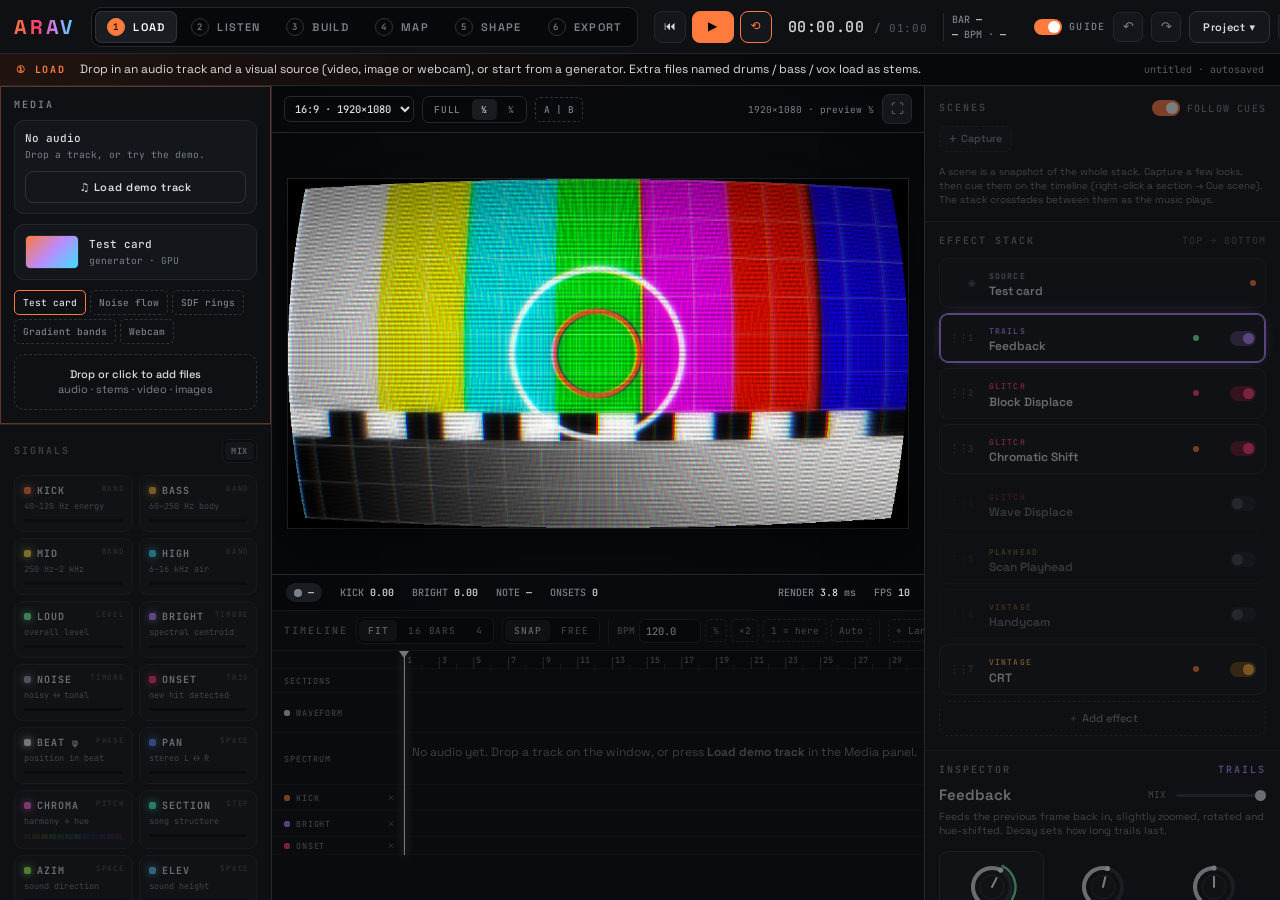
==== index.html @ 465069af "ARAV Lab: audio-reactive audio-visual lab for immersive film-making Browser app (vanilla ES modules," ====
<!doctype html>
<html lang="en">
<head>
<meta charset="utf-8">
<meta name="viewport" content="width=device-width,initial-scale=1">
<title>ARAV Lab</title>
<meta name="description" content="ARAV — audio-reactive audio-visual lab for immersive film-making.">
<link rel="icon" href="data:image/svg+xml,%3Csvg xmlns='http://www.w3.org/2000/svg' viewBox='0 0 32 32'%3E%3Crect width='32' height='32' rx='7' fill='%2307080a'/%3E%3Cpath d='M5 22 10 10 15 22M7 18h6M18 22V10h4.5a3.5 3.5 0 0 1 0 7H18M22.5 17l4.5 5' stroke='%23ff7a3d' stroke-width='2.4' fill='none' stroke-linecap='round' stroke-linejoin='round'/%3E%3C/svg%3E">
<link rel="preconnect" href="https://fonts.googleapis.com">
<link rel="preconnect" href="https://fonts.gstatic.com" crossorigin>
<link href="https://fonts.googleapis.com/css2?family=JetBrains+Mono:wght@400;500;700&family=Space+Grotesk:wght@400;500;600;700&family=VT323&display=swap" rel="stylesheet">
<link rel="stylesheet" href="css/app.css">
</head>
<body data-stage="load" data-guide="on">
<div id="small">ARAV needs a desktop browser window at least 1100 px wide.<br>Chrome or Edge recommended.</div>

<header class="top">
  <div class="brand"><span class="logo">ARAV</span><span class="sub">audio · reactive · av lab</span></div>
  <nav class="stepper" id="stepper"></nav>
  <div class="transport">
    <button class="tbtn" id="bHome" title="Back to start (Home)">⏮</button>
    <button class="tbtn play" id="bPlay" title="Play / pause (Space)">▶</button>
    <button class="tbtn on" id="bLoop" title="Loop">⟲</button>
    <div class="clock" id="clock">00:00.00</div>
    <div class="bbt"><span>BAR <b id="bar">1.1</b></span><span><b id="bpmLbl">—</b> BPM · <b id="keyLbl">—</b></span></div>
  </div>
  <div class="topright">
    <div class="toggle on" id="guideT" title="Guide mode: highlights the panels for each step"><i></i>GUIDE</div>
    <button class="ibtn" id="bUndo" title="Undo (⌘/Ctrl+Z)">↶</button>
    <button class="ibtn" id="bRedo" title="Redo (⇧⌘/Ctrl+Z)">↷</button>
    <button class="btn" id="bProject">Project ▾</button>
    <button class="ibtn" id="bHelp" title="Help & shortcuts (?)">?</button>
  </div>
</header>

<div class="coach"><b id="coachN">① LOAD</b><span id="coachT"></span><span class="meta" id="projMeta">untitled · autosaved</span></div>

<aside class="left">
  <section class="zone z-media" id="mediaPanel"></section>
  <section class="zone z-signals" style="flex:1">
    <h3>Signals <div class="srcsel" id="srcsel"></div></h3>
    <div class="chips" id="chips"></div>
    <p class="tip">Drag a chip onto any knob to map it. <kbd>Shift</kbd>-drag a knob to set how far the audio pushes it. The selector above picks which stem the chips listen to.</p>
  </section>
</aside>

<main class="zone z-view">
  <div class="vbar">
    <select id="format" title="Output format"></select>
    <div class="seg" id="vres" title="Preview resolution"><button data-s="1">FULL</button><button data-s="0.5">½</button><button data-s="0.25">¼</button></div>
    <button class="gen" id="bAB" title="Before / after split">A | B</button>
    <button class="gen" id="bLook" title="Look around inside the 360° sphere (drag to look, scroll to zoom). Preview only: renders stay equirectangular." style="display:none">◎ LOOK</button>
    <span class="spacer"></span>
    <span class="vinfo" id="vinfo"></span>
    <button class="ibtn" id="bFull" title="Fullscreen output (F)">⛶</button>
  </div>
  <div id="stage">
    <div class="screen" id="screen" data-proj="flat">
      <canvas id="view"></canvas>
      <svg class="grat eq" viewBox="0 0 200 100" preserveAspectRatio="none"><g stroke="rgba(61,224,255,.35)" stroke-width=".25" fill="none" vector-effect="non-scaling-stroke">
        <path d="M0 25H200M0 50H200M0 75H200" vector-effect="non-scaling-stroke"/><path d="M50 0V100M100 0V100M150 0V100" stroke-dasharray="1 1" vector-effect="non-scaling-stroke"/>
        <path d="M0 0V100M200 0V100" stroke="rgba(255,122,61,.8)" stroke-width="2" vector-effect="non-scaling-stroke"/></g></svg>
      <svg class="grat dm" viewBox="0 0 100 100"><g stroke="rgba(61,224,255,.3)" stroke-width=".25" fill="none"><circle cx="50" cy="50" r="16.6"/><circle cx="50" cy="50" r="33.3"/><path d="M50 0V100M0 50H100"/></g></svg>
      <div class="abline" id="abline"><span>SOURCE</span><em>OUTPUT</em><i id="abHandle"></i></div>
      <div class="recbadge">● REC</div>
      <div class="glerr" id="glerr"></div>
    </div>
  </div>
  <div class="readout">
    <span class="scenepill"><i id="scDot"></i><b id="scName">—</b></span>
    <span>KICK <b id="roKick">0.00</b></span><span>BRIGHT <b id="roBright">0.00</b></span><span>NOTE <b id="roNote">—</b></span>
    <span>ONSETS <b id="roOn">0</b></span><span style="margin-left:auto;color:var(--accent)" id="aiStatus"></span><span>RENDER <b id="roMs">0.0</b> ms</span><span>FPS <b id="roFps">0</b></span>
  </div>
</main>

<aside class="right">
  <section class="zone z-scenes">
    <h3>Scenes <div class="toggle" id="followT" title="When on, the stack follows the scene cues on the timeline"><i></i>FOLLOW CUES</div></h3>
    <div class="scenes" id="scenes"></div>
  </section>
  <section class="zone z-stack">
    <h3>Effect stack <span style="color:var(--dimmer);letter-spacing:.1em">TOP → BOTTOM</span></h3>
    <div class="stack" id="stack"></div>
    <button class="addfx" id="addfx">＋ Add effect</button>
  </section>
  <section class="zone z-insp" id="insp"></section>
  <section class="zone z-shape">
    <h3>Response <span style="color:var(--dimmer);letter-spacing:.1em">HOW THE SOUND MOVES IT</span></h3>
    <div id="shapeBody"></div>
  </section>
</aside>

<section class="zone z-time">
  <div class="tl-bar">
    <h3>Timeline</h3>
    <div class="seg" id="tlZoom"><button data-z="fit" class="on">FIT</button><button data-z="16" title="Show 16 bars, following the playhead">16 BARS</button><button data-z="4" title="Show 4 bars">4</button></div>
    <div class="seg" id="tlSnap"><button data-s="beat" class="on" title="Automation points and markers snap to beats">SNAP</button><button data-s="free">FREE</button></div>
    <div class="grp" title="Beat grid. Detected automatically; correct it here if the bars look wrong.">BPM <input type="number" id="bpmIn" step="0.1" min="40" max="240"><button class="gen" id="bpmHalf">½</button><button class="gen" id="bpmDbl">×2</button><button class="gen" id="bDown" title="Make the playhead position beat 1 of a bar">1 = here</button><button class="gen" id="bGridReset" title="Use detected grid">Auto</button></div>
    <div class="grp"><button class="gen" id="bAddLane">+ Lane</button><button class="gen" id="bAddAuto" title="Add an automation lane for the last knob you touched">+ Auto</button><button class="gen" id="bAddMarker">+ Marker</button></div>
  </div>
  <div class="tl-body">
    <div class="tl-labels" id="tlLabels"></div>
    <div class="tl-lanes" id="lanes"><canvas id="tlc"></canvas><div id="tlPlay"></div><div class="tl-empty" id="tlEmpty"></div></div>
  </div>
</section>

<div class="modal" id="libModal"><div class="sheet">
  <div class="sheet-head"><h2>Effect library</h2><input class="search" id="libSearch" placeholder="search  e.g. trails, crt, glitch…"><span class="vinfo" id="libCount"></span><button class="x" data-close>✕</button></div>
  <div class="lib"><div class="cats" id="cats"></div><div class="grid" id="libGrid"></div></div>
</div></div>

<div class="modal" id="expModal"><div class="sheet"><div class="sheet-head"><h2>Export</h2><span class="vinfo" id="expInfo"></span><button class="x" data-close>✕</button></div><div class="exp" id="expBody"></div><div class="sheet-foot" id="expFoot"></div></div></div>

<div class="modal" id="lyrModal"><div class="sheet"><div class="sheet-head"><h2>Lyrics</h2><span class="vinfo" id="lyrInfo"></span><button class="x" data-close>✕</button></div>
  <div class="exp" style="grid-template-columns:1.4fr 1fr">
    <div><h4>WORDS · ONE PER LINE: "SECONDS  WORD"</h4><textarea id="lyrText" spellcheck="false" style="width:100%;height:100%;min-height:340px;background:var(--bg);color:var(--txt);border:1px solid var(--line);border-radius:8px;padding:10px;font:500 12px var(--mono);resize:none"></textarea></div>
    <div><h4>TRANSCRIBE WITH WHISPER</h4>
      <div class="opt"><p>Runs OpenAI's Whisper speech recognition <b>in your browser</b> (nothing is uploaded) and times every word. It uses the vocal stem if you've loaded one, which is much more accurate on songs. The model downloads once (~80–150 MB).</p>
        <div class="row2"><select id="lyrModel"><option value="onnx-community/whisper-base_timestamped">Base (better, multilingual)</option><option value="onnx-community/whisper-tiny.en_timestamped">Tiny English (faster)</option></select></div>
        <div class="row2"><button class="btn primary sm" id="lyrRun">Transcribe</button><span class="vinfo" id="lyrStatus"></span></div></div>
      <div class="opt"><p>Or type or paste lyrics by hand: one line per phrase, starting with its time in seconds. Words in a line are spread across it. Tip: play the track and press <kbd>⌘/Ctrl</kbd>+<kbd>Enter</kbd> in the editor to drop in the current time.</p></div>
    </div>
  </div>
  <div class="sheet-foot"><span>Kinetic Lyrics shows these words.</span><button class="btn" id="lyrClear">Clear</button><button class="btn primary" id="lyrApply">Apply</button></div>
</div></div>
<div class="modal" id="helpModal"><div class="sheet"><div class="sheet-head"><h2>How ARAV works</h2><button class="x" data-close>✕</button></div><div class="helpgrid" id="helpBody"></div></div></div>

<div id="renderBox"><div class="rb"><h2>Rendering MP4</h2><p class="vinfo" id="rbInfo">preparing…</p><div class="prog"><u id="rbBar"></u></div><p class="vinfo" id="rbEta"></p><button class="btn" id="rbCancel">Cancel</button></div></div>
<div id="ctx"></div>
<input type="file" id="fileAny" multiple accept="audio/*,video/*,image/*,.wav,.mp3,.flac,.m4a,.ogg,.aif,.aiff,.mp4,.mov,.webm,.png,.jpg,.jpeg,.gif,.webp" hidden>
<input type="file" id="fileStem" multiple accept="audio/*" hidden>
<input type="file" id="fileProj" accept=".json,.arav,application/json" hidden>
<script type="module" src="js/main.js"></script>
</body>
</html>
---- css/app.css ----
:root{
  --bg:#07080a; --panel:#0e1013; --panel2:#13161a; --panel3:#191d22; --line:#23272e; --line2:#2e333b;
  --txt:#d9dce1; --dim:#7a818c; --dimmer:#4b515a; --accent:#ff7a3d; --ok:#7dffa8; --rec:#ff3b4a;
  --mono:'JetBrains Mono',ui-monospace,Menlo,monospace; --sans:'Space Grotesk',system-ui,sans-serif;
  --left:272px; --right:356px; --tl:290px;
  color-scheme:dark;
}
*{box-sizing:border-box;margin:0;padding:0}
html,body{height:100%}
body{background:var(--bg);color:var(--txt);font:12px/1.35 var(--sans);overflow:hidden;
  display:grid;grid-template-columns:var(--left) minmax(0,1fr) var(--right);grid-template-rows:54px 32px minmax(0,1fr) var(--tl);
  grid-template-areas:"top top top" "coach coach coach" "left view right" "left time right"}
button{font:inherit;color:inherit;background:none;border:0;cursor:pointer}
button:disabled{opacity:.4;cursor:not-allowed}
select,input[type=number],input[type=text]{font:500 10.5px var(--mono);color:var(--txt);background:var(--bg);border:1px solid var(--line);border-radius:6px;padding:4px 6px}
select:focus,input:focus{outline:1px solid var(--accent);outline-offset:-1px}
h3{font:600 10px/1 var(--mono);letter-spacing:.2em;color:var(--dim);text-transform:uppercase;display:flex;align-items:center;justify-content:space-between;gap:8px}
.mono{font-family:var(--mono)}
::-webkit-scrollbar{width:6px;height:6px}::-webkit-scrollbar-thumb{background:var(--line2);border-radius:3px}
#small{display:none}
@media (max-width:1100px){#small{display:grid;position:fixed;inset:0;z-index:100;background:var(--bg);place-items:center;padding:24px;text-align:center;font-size:14px;color:var(--dim)}}

/* ---------- TOP ---------- */
.top{grid-area:top;display:flex;align-items:center;gap:16px;padding:0 14px;border-bottom:1px solid var(--line);background:var(--panel);min-width:0}
.brand{display:flex;align-items:baseline;gap:10px;flex:none}
.logo{font:700 20px/1 var(--sans);letter-spacing:.14em;background:linear-gradient(90deg,#ff7a3d,#ff3d71 40%,#b98cff 70%,#3de0ff);-webkit-background-clip:text;background-clip:text;color:transparent}
.brand .sub{font:500 9px var(--mono);letter-spacing:.22em;color:var(--dim);text-transform:uppercase}
@media (max-width:1480px){.brand .sub{display:none}}
.stepper{display:flex;gap:2px;background:var(--bg);border:1px solid var(--line);border-radius:10px;padding:3px}
.step{display:flex;align-items:center;gap:8px;padding:7px 12px;border-radius:7px;color:var(--dim);font:600 11px var(--sans);letter-spacing:.12em;transition:.15s;white-space:nowrap}
.step .n{font:500 9px var(--mono);width:18px;height:18px;border-radius:50%;display:grid;place-items:center;border:1px solid var(--line2)}
.step:hover{color:var(--txt)}
.step.on{background:var(--panel3);color:#fff;box-shadow:inset 0 0 0 1px var(--line2)}
.step.on .n{background:var(--accent);border-color:var(--accent);color:#000}
.step.done .n{border-color:var(--ok);color:var(--ok)}
.transport{display:flex;align-items:center;gap:6px;margin-left:auto}
.tbtn{width:32px;height:32px;border-radius:8px;display:grid;place-items:center;border:1px solid var(--line);background:var(--panel2)}
.tbtn:hover{border-color:var(--line2)}
.tbtn.play{width:42px;background:var(--accent);border-color:var(--accent);color:#000}
.tbtn.on{color:var(--accent);border-color:var(--accent)}
.clock{font:500 15px var(--mono);letter-spacing:.04em;padding:0 10px;min-width:150px;text-align:right;white-space:nowrap}
.clock small{color:var(--dimmer);font-size:11px}
.bbt{font:500 10px var(--mono);color:var(--dim);display:flex;flex-direction:column;gap:2px;padding-left:8px;border-left:1px solid var(--line);white-space:nowrap}
.bbt b{color:var(--txt);font-weight:500}
.topright{display:flex;align-items:center;gap:8px;margin-left:12px}
.toggle{display:flex;align-items:center;gap:7px;font:500 10px var(--mono);letter-spacing:.12em;color:var(--dim);cursor:pointer;user-select:none;white-space:nowrap}
.toggle i{width:28px;height:16px;border-radius:9px;background:var(--line2);position:relative;transition:.15s;flex:none}
.toggle i::after{content:"";position:absolute;left:2px;top:2px;width:12px;height:12px;border-radius:50%;background:#fff;transition:.15s}
.toggle.on i{background:var(--accent)}.toggle.on i::after{left:14px}
.btn{padding:8px 13px;border-radius:8px;border:1px solid var(--line2);background:var(--panel2);font:600 11px var(--sans);letter-spacing:.06em;white-space:nowrap}
.btn.primary{background:#fff;color:#000;border-color:#fff}
.btn.rec{background:var(--rec);border-color:var(--rec);color:#fff}
.btn.sm{padding:5px 9px;font-size:10px}
.btn:hover:not(:disabled){filter:brightness(1.15)}
.ibtn{width:30px;height:30px;border-radius:7px;border:1px solid var(--line);background:var(--panel2);display:grid;place-items:center;color:var(--dim);font-size:13px}
.ibtn:hover{color:var(--txt)}

/* ---------- COACH ---------- */
.coach{grid-area:coach;display:flex;align-items:center;gap:14px;padding:0 16px;border-bottom:1px solid var(--line);background:linear-gradient(90deg,rgba(255,122,61,.10),transparent 60%);font-size:12px;white-space:nowrap;overflow:hidden}
.coach b{font:700 10px var(--mono);letter-spacing:.18em;color:var(--accent);flex:none}
.coach #coachT{overflow:hidden;text-overflow:ellipsis}
.coach .meta{margin-left:auto;font:500 10px var(--mono);color:var(--dimmer);flex:none}
body[data-guide="off"] .coach{background:var(--panel)}
body[data-guide="off"] .coach #coachT{color:var(--dim)}

/* ---------- ZONES / GUIDE FOCUS ---------- */
.zone{transition:opacity .25s, box-shadow .25s}
body[data-guide="on"] .zone:not(.z-view){opacity:.45}
body[data-guide="on"] .zone:hover{opacity:.9}
body[data-guide="on"][data-stage="load"] .z-media,
body[data-guide="on"][data-stage="listen"] .z-time,
body[data-guide="on"][data-stage="listen"] .z-signals,
body[data-guide="on"][data-stage="build"] .z-stack,
body[data-guide="on"][data-stage="build"] .z-scenes,
body[data-guide="on"][data-stage="shape"] .z-scenes,
body[data-guide="on"][data-stage="map"] .z-signals,
body[data-guide="on"][data-stage="map"] .z-insp,
body[data-guide="on"][data-stage="shape"] .z-shape,
body[data-guide="on"][data-stage="shape"] .z-time,
body[data-guide="on"][data-stage="shape"] .z-insp{opacity:1;box-shadow:inset 0 0 0 1px rgba(255,122,61,.35)}

/* ---------- LEFT ---------- */
.left{grid-area:left;border-right:1px solid var(--line);background:var(--panel);overflow-y:auto;display:flex;flex-direction:column}
.left section{padding:14px;border-bottom:1px solid var(--line)}
.card{background:var(--panel2);border:1px solid var(--line);border-radius:10px;padding:10px;margin-top:10px;position:relative}
.card .rm{position:absolute;right:6px;top:6px;color:var(--dimmer);font-size:11px;padding:2px 4px}
.card .rm:hover{color:var(--rec)}
.media-row{display:flex;gap:10px;align-items:center}
.thumb{width:54px;height:34px;border-radius:5px;flex:none;position:relative;overflow:hidden;background:#0a0b0d;border:1px solid var(--line);object-fit:cover}
.fname{font:500 11px var(--mono);white-space:nowrap;overflow:hidden;text-overflow:ellipsis}
.fmeta{font:400 9.5px var(--mono);color:var(--dim);margin-top:3px}
.tag{font:600 8.5px var(--mono);letter-spacing:.12em;padding:2px 5px;border-radius:4px;border:1px solid currentColor;display:inline-block;white-space:nowrap}
.prog{height:3px;background:var(--bg);border-radius:2px;margin-top:8px;overflow:hidden}
.prog u{display:block;height:100%;background:var(--accent);width:0;transition:width .15s}
.stems{display:flex;flex-wrap:wrap;gap:4px;margin-top:9px}
.stem{font:500 9px var(--mono);letter-spacing:.06em;padding:4px 7px;border-radius:5px;background:var(--bg);border:1px solid var(--line2);color:var(--txt);display:flex;gap:6px;align-items:center}
.stem::before{content:"●";color:var(--ok)}
.stem button{color:var(--dimmer)}.stem button:hover{color:var(--rec)}
.gens{display:flex;flex-wrap:wrap;gap:4px;margin-top:10px}
.gen{font:500 9.5px var(--mono);padding:5px 8px;border-radius:5px;border:1px dashed var(--line2);color:var(--dim);white-space:nowrap}
.gen:hover{color:var(--txt);border-style:solid}
.gen.on{color:var(--txt);border-style:solid;border-color:var(--accent)}
.drop{margin-top:10px;border:1px dashed var(--line2);border-radius:10px;padding:12px;text-align:center;color:var(--dim);font-size:11px;cursor:pointer}
.drop b{color:var(--txt);font-weight:500}
.drop:hover{border-color:var(--dim)}
body.dragging .drop{border-color:var(--accent);background:rgba(255,122,61,.08)}
.demo{width:100%;margin-top:10px}
.srcsel{display:flex;gap:2px;background:var(--bg);border:1px solid var(--line);border-radius:6px;padding:2px;flex-wrap:wrap}
.srcsel button{font:500 8.5px var(--mono);letter-spacing:.08em;padding:3px 6px;border-radius:4px;color:var(--dim);text-transform:uppercase}
.srcsel button.on{background:var(--panel3);color:var(--txt)}
.chips{display:grid;grid-template-columns:1fr 1fr;gap:6px;margin-top:12px}
.chip{position:relative;padding:8px 9px 9px;border-radius:9px;background:var(--panel2);border:1px solid var(--line);cursor:grab;user-select:none;overflow:hidden}
.chip:hover{border-color:var(--c)}
.chip:active{cursor:grabbing}
.chip .nm{display:flex;align-items:center;gap:6px;font:700 10px var(--mono);letter-spacing:.1em}
.chip .nm::before{content:"";width:7px;height:7px;border-radius:2px;background:var(--c);box-shadow:0 0 8px var(--c)}
.chip .ds{font:400 8.5px var(--mono);color:var(--dim);margin-top:3px;white-space:nowrap;overflow:hidden;text-overflow:ellipsis}
.chip .meter{height:3px;border-radius:2px;background:var(--bg);margin-top:7px;overflow:hidden}
.chip .meter u{display:block;height:100%;width:0;background:var(--c)}
.chip .kind{position:absolute;right:7px;top:7px;font:500 7.5px var(--mono);letter-spacing:.1em;color:var(--dimmer)}
.chip.chroma .meter{display:grid;grid-template-columns:repeat(12,1fr);gap:1px;background:none;height:5px}
.chip.chroma .meter u{width:auto;opacity:.15}
.tip{font-size:10.5px;color:var(--dim);margin-top:12px;line-height:1.45}
.tip kbd,kbd{font:500 9px var(--mono);border:1px solid var(--line2);border-radius:3px;padding:0 3px;color:var(--txt)}

/* ---------- VIEW ---------- */
.z-view{grid-area:view;display:flex;flex-direction:column;min-width:0;min-height:0;background:radial-gradient(ellipse at center,#0c0e12,#060709)}
.vbar{display:flex;align-items:center;gap:8px;padding:8px 12px;border-bottom:1px solid var(--line);flex-wrap:nowrap;overflow:hidden}
.seg{display:flex;gap:2px;background:var(--bg);border:1px solid var(--line);border-radius:7px;padding:2px;flex:none}
.seg button{white-space:nowrap;font:500 9.5px var(--mono);letter-spacing:.08em;padding:4px 9px;border-radius:5px;color:var(--dim)}
.seg button.on{background:var(--panel3);color:var(--txt)}
.vbar .spacer{flex:1}
.vinfo{font:400 9.5px var(--mono);color:var(--dim);white-space:nowrap}
#stage{flex:1;position:relative;display:grid;place-items:center;min-height:0;overflow:hidden}
.screen{position:relative;overflow:hidden;background:#000;box-shadow:0 20px 60px rgba(0,0,0,.6),0 0 0 1px var(--line)}
.screen canvas{width:100%;height:100%;display:block}
.screen:fullscreen{box-shadow:none;background:#000}
.grat{position:absolute;inset:0;pointer-events:none;display:none;width:100%;height:100%}
.screen[data-proj="equirect"] .grat.eq{display:block}
.screen[data-proj="dome"] .grat.dm{display:block}
.abline{position:absolute;top:0;bottom:0;width:0;border-left:1px solid #fff;display:none}
.abline span,.abline em{position:absolute;top:10px;font:600 9px var(--mono);letter-spacing:.16em;background:rgba(0,0,0,.6);padding:3px 6px;border-radius:3px;font-style:normal;white-space:nowrap}
.abline span{right:10px}.abline em{left:10px}
.abline i{position:absolute;left:-9px;top:50%;width:18px;height:34px;margin-top:-17px;border-radius:5px;background:#fff;cursor:ew-resize}
.screen.ab .abline{display:block}
.recbadge{position:absolute;left:12px;top:12px;font:700 10px var(--mono);letter-spacing:.14em;background:var(--rec);color:#fff;padding:4px 8px;border-radius:4px;display:none}
body.recording .recbadge{display:block}
.readout{display:flex;align-items:center;gap:18px;padding:8px 14px;border-top:1px solid var(--line);font:500 10px var(--mono);color:var(--dim);white-space:nowrap;overflow:hidden}
.readout b{color:var(--txt);font-weight:500}
.scenepill{display:inline-flex;align-items:center;gap:6px;padding:3px 8px;border-radius:12px;background:var(--panel3);color:var(--txt)}
.scenepill i{width:8px;height:8px;border-radius:50%;background:var(--dim)}
.glerr{position:absolute;left:12px;right:12px;bottom:12px;background:rgba(80,0,10,.9);border:1px solid var(--rec);border-radius:8px;padding:8px 10px;font:500 10px var(--mono);white-space:pre-wrap;max-height:40%;overflow:auto;display:none}

/* ---------- RIGHT ---------- */
.right{grid-area:right;border-left:1px solid var(--line);background:var(--panel);overflow-y:auto}
.right section{padding:14px;border-bottom:1px solid var(--line)}
.stack{display:flex;flex-direction:column;gap:5px;margin-top:12px}
.fx{display:flex;align-items:center;gap:9px;padding:8px 9px;border-radius:9px;background:var(--panel2);border:1px solid var(--line);cursor:pointer;position:relative}
.fx:hover{border-color:var(--line2)}
.fx.sel{border-color:var(--cc);box-shadow:0 0 0 1px var(--cc) inset,0 0 18px -8px var(--cc)}
.fx.off{opacity:.45}
.fx .grip{color:var(--dimmer);cursor:grab;font-size:11px;letter-spacing:-2px;width:10px}
.fx .ix{font:500 9px var(--mono);color:var(--dimmer);width:12px}
.fx .nm{flex:1;min-width:0}
.fx .nm b{display:block;font:600 12px var(--sans);white-space:nowrap;overflow:hidden;text-overflow:ellipsis}
.fx .cat{font:600 8px var(--mono);letter-spacing:.14em;color:var(--cc)}
.fx .mods{display:flex;gap:3px;flex-wrap:wrap;max-width:60px}
.fx .mods i{width:6px;height:6px;border-radius:50%}
.fx .del{color:var(--dimmer);opacity:0;font-size:11px;padding:0 2px}
.fx:hover .del{opacity:1}.fx .del:hover{color:var(--rec)}
.pow{width:26px;height:15px;border-radius:8px;background:var(--line2);position:relative;flex:none}
.pow::after{content:"";position:absolute;left:2px;top:2px;width:11px;height:11px;border-radius:50%;background:#888;transition:.12s}
.fx:not(.off) .pow{background:color-mix(in srgb,var(--cc) 40%,#000)}
.fx:not(.off) .pow::after{left:13px;background:var(--cc)}
.fx.dragover{box-shadow:0 -2px 0 var(--accent)}
.addfx{margin-top:6px;width:100%;padding:9px;border:1px dashed var(--line2);border-radius:9px;color:var(--dim);font:500 11px var(--sans)}
.addfx:hover{color:var(--txt);border-color:var(--dim)}
.insp-head{display:flex;align-items:center;gap:10px;margin-top:10px}
.insp-head b{font:600 15px var(--sans)}
.insp-desc{font-size:10.5px;color:var(--dim);margin-top:6px;line-height:1.4}
.knobs{display:grid;grid-template-columns:repeat(3,1fr);gap:10px 6px;margin-top:12px}
.knob{display:flex;flex-direction:column;align-items:center;gap:3px;padding:6px 0 7px;border-radius:9px;border:1px solid transparent;cursor:ns-resize;user-select:none;touch-action:none}
.knob:hover{background:var(--panel2)}
.knob.drop{border-color:var(--accent);background:rgba(255,122,61,.08)}
.knob.selmap{background:var(--panel2);border-color:var(--line2)}
.knob svg{width:58px;height:58px;overflow:visible}
.knob .lbl{font:500 9.5px var(--mono);color:var(--dim);text-align:center;line-height:1.2}
.knob .val{font:500 10px var(--mono)}
.knob .mtag{font:700 7.5px var(--mono);letter-spacing:.08em;padding:1px 4px;border-radius:3px;color:#000;min-height:11px;max-width:100%;overflow:hidden;white-space:nowrap}
.knob .atag{font:700 7.5px var(--mono);letter-spacing:.08em;color:#b98cff}
.maplist{margin-top:12px;display:flex;flex-direction:column;gap:4px}
.maprow{display:flex;align-items:center;gap:8px;padding:6px 8px;border-radius:7px;background:var(--bg);border:1px solid var(--line);font:500 10px var(--mono);cursor:pointer}
.maprow.sel{border-color:var(--line2);background:var(--panel3)}
.maprow i{width:8px;height:8px;border-radius:2px;flex:none}
.maprow .arrow{color:var(--dimmer)}
.maprow .dp{margin-left:auto;color:var(--dim);white-space:nowrap}
.maprow .x{color:var(--dimmer);padding:0 2px}.maprow .x:hover{color:var(--rec)}
.empty{font-size:11px;color:var(--dim);padding:10px;border:1px dashed var(--line2);border-radius:8px;text-align:center;margin-top:10px;line-height:1.45}
.shape-title{font:600 13px var(--sans);margin-top:10px;display:flex;align-items:center;gap:7px;flex-wrap:wrap}
.shape-title .sig{font:700 10px var(--mono);letter-spacing:.08em;padding:2px 6px;border-radius:4px;color:#000}
.shape-title .ar{color:var(--dim)}
.plots{display:grid;grid-template-columns:118px 1fr;gap:8px;margin-top:10px}
.plot{background:var(--bg);border:1px solid var(--line);border-radius:8px;position:relative;overflow:hidden}
.plot canvas{display:block;width:100%;height:118px}
.plot small{position:absolute;left:6px;top:5px;font:500 8px var(--mono);letter-spacing:.12em;color:var(--dimmer)}
.sliders{margin-top:10px;display:grid;grid-template-columns:1fr 1fr;gap:9px 14px}
.sl label{display:flex;justify-content:space-between;font:500 9.5px var(--mono);color:var(--dim)}
.sl label span{color:var(--txt)}
.sl.dis{opacity:.35;pointer-events:none}
input[type=range]{-webkit-appearance:none;appearance:none;width:100%;height:16px;background:transparent;margin-top:2px}
input[type=range]::-webkit-slider-runnable-track{height:3px;background:var(--line2);border-radius:2px}
input[type=range]::-webkit-slider-thumb{-webkit-appearance:none;width:11px;height:11px;border-radius:50%;background:var(--txt);margin-top:-4px}
input[type=range]::-moz-range-track{height:3px;background:var(--line2);border-radius:2px}
input[type=range]::-moz-range-thumb{width:11px;height:11px;border:0;border-radius:50%;background:var(--txt)}
.row2{display:flex;gap:8px;align-items:center;margin-top:10px;flex-wrap:wrap}
.row2 select{flex:1;min-width:0}

/* ---------- TIMELINE ---------- */
.z-time{grid-area:time;border-top:1px solid var(--line);background:var(--panel);display:flex;flex-direction:column;min-width:0;min-height:0}
.tl-bar{display:flex;align-items:center;gap:8px;padding:6px 12px;border-bottom:1px solid var(--line);overflow-x:auto;overflow-y:hidden;scrollbar-width:none}
.tl-bar::-webkit-scrollbar{display:none}
.tl-bar .grp{display:flex;align-items:center;gap:4px;padding-left:8px;border-left:1px solid var(--line);font:500 9.5px var(--mono);color:var(--dim);white-space:nowrap}
.tl-bar input[type=number]{width:62px}
.tl-bar .gen{padding:4px 7px}
.tl-body{flex:1;display:flex;min-height:0;overflow-y:auto;overflow-x:hidden}
.tl-labels{width:132px;flex:none;border-right:1px solid var(--line);align-self:flex-start}
.tl-labels div{display:flex;align-items:center;justify-content:space-between;padding:0 6px 0 12px;font:500 8.5px var(--mono);letter-spacing:.1em;color:var(--dim);border-bottom:1px solid #15181c;white-space:nowrap;overflow:hidden}
.tl-labels div span:first-child{overflow:hidden;text-overflow:ellipsis}
.tl-labels div i{width:6px;height:6px;border-radius:2px;margin-right:6px;display:inline-block}
.tl-labels button{color:var(--dimmer);font-size:10px;padding:0 3px}.tl-labels button:hover{color:var(--rec)}
.tl-lanes{flex:1;position:relative;min-width:0;cursor:crosshair;align-self:flex-start}
.tl-lanes canvas{display:block;width:100%}
#tlPlay{position:absolute;top:0;bottom:0;width:1px;background:#fff;box-shadow:0 0 8px #fff;pointer-events:none}
#tlPlay::before{content:"";position:absolute;top:0;left:-5px;border:5px solid transparent;border-top:7px solid #fff}
.tl-empty{position:absolute;inset:0;display:grid;place-items:center;color:var(--dim);font-size:12px;pointer-events:none;text-align:center;line-height:1.6}

/* ---------- MODALS / MENUS ---------- */
.modal{position:fixed;inset:0;background:rgba(3,4,6,.72);backdrop-filter:blur(6px);display:none;place-items:center;z-index:50}
.modal.open{display:grid}
.sheet{width:min(1040px,92vw);height:min(680px,88vh);background:var(--panel);border:1px solid var(--line2);border-radius:16px;display:flex;flex-direction:column;overflow:hidden;box-shadow:0 40px 120px rgba(0,0,0,.7)}
.sheet-head{display:flex;align-items:center;gap:14px;padding:16px 18px;border-bottom:1px solid var(--line)}
.sheet-head h2{font:600 18px var(--sans)}
.sheet-head .x{margin-left:auto;font-size:18px;color:var(--dim)}
.search{flex:0 1 280px;background:var(--bg);border:1px solid var(--line);border-radius:8px;padding:8px 10px;color:var(--txt);font:500 11px var(--mono)}
.lib{flex:1;display:flex;min-height:0}
.cats{width:180px;border-right:1px solid var(--line);padding:10px;display:flex;flex-direction:column;gap:2px;overflow-y:auto}
.cats button{text-align:left;padding:7px 10px;border-radius:7px;font:600 10px var(--mono);letter-spacing:.12em;color:var(--dim);display:flex;align-items:center;gap:8px}
.cats button i{width:7px;height:7px;border-radius:2px}
.cats button.on{background:var(--panel3);color:var(--txt)}
.cats button em{margin-left:auto;font-style:normal;color:var(--dimmer);font-weight:400}
.grid{flex:1;overflow-y:auto;padding:16px;display:grid;grid-template-columns:repeat(auto-fill,minmax(210px,1fr));gap:12px;align-content:start;grid-auto-rows:max-content}
.lcard{border:1px solid var(--line);border-radius:12px;background:var(--panel2);overflow:hidden;display:flex;flex-direction:column}
.lcard.soon{opacity:.5}
.lcard .pv{height:92px;position:relative}
.lcard .pv canvas{width:100%;height:100%;display:block}
.lcard .bd{padding:10px 11px 11px;display:flex;flex-direction:column;gap:5px;flex:1}
.lcard .bd b{font:600 13px var(--sans)}
.lcard .bd p{font-size:10.5px;color:var(--dim);line-height:1.4;flex:1}
.lcard .ft{display:flex;align-items:center;gap:5px}
.lcard .ft .btn{margin-left:auto;padding:5px 10px;font-size:10px}
.badge{font:600 7.5px var(--mono);letter-spacing:.12em;padding:2px 5px;border-radius:3px;background:var(--panel3);color:var(--dim)}
.exp{flex:1;overflow-y:auto;padding:18px;display:grid;grid-template-columns:1fr 1fr 1fr;gap:18px}
.exp h4{font:600 9.5px var(--mono);letter-spacing:.18em;color:var(--dim);margin:0 0 10px}
.opt{display:block;border:1px solid var(--line);border-radius:10px;padding:11px;margin-bottom:8px;background:var(--panel2)}
.opt.on{border-color:var(--accent);box-shadow:inset 0 0 0 1px var(--accent)}
.opt.soon{opacity:.45}
.opt b{font:600 12.5px var(--sans);display:block}
.opt p{font-size:10.5px;color:var(--dim);margin-top:3px;line-height:1.4}
.opt .spec{font:500 9px var(--mono);color:var(--dimmer);margin-top:6px}
.opt .row2{margin-top:8px}
.chk{display:flex;align-items:center;gap:8px;padding:5px 0;font-size:11.5px}
.chk input{accent-color:var(--accent)}
.sheet-foot{display:flex;align-items:center;gap:10px;padding:14px 18px;border-top:1px solid var(--line);font:500 10px var(--mono);color:var(--dim)}
.sheet-foot .btn:first-of-type{margin-left:auto}
#ctx{position:fixed;z-index:60;background:var(--panel3);border:1px solid var(--line2);border-radius:9px;padding:4px;min-width:170px;box-shadow:0 12px 40px rgba(0,0,0,.6);display:none}
#ctx button{display:block;width:100%;text-align:left;padding:7px 10px;border-radius:6px;font:500 11px var(--sans)}
#ctx button:hover{background:var(--line)}
#ctx hr{border:0;border-top:1px solid var(--line);margin:4px 0}
#toast{position:fixed;left:50%;bottom:24px;transform:translate(-50%,20px);background:var(--panel3);border:1px solid var(--line2);border-radius:10px;padding:10px 14px;font-size:12px;opacity:0;pointer-events:none;transition:.2s;z-index:70;max-width:70vw}
#toast.show{opacity:1;transform:translate(-50%,0)}
.helpgrid{flex:1;overflow-y:auto;padding:18px 22px;display:grid;grid-template-columns:1fr 1fr;gap:10px 30px;font-size:12px;line-height:1.5;align-content:start}
.helpgrid h4{font:600 9.5px var(--mono);letter-spacing:.18em;color:var(--accent);margin:12px 0 2px;grid-column:1/-1}
.helpgrid p{color:var(--dim)}
.helpgrid b{color:var(--txt);font-weight:500}

/* ---------- SCENES ---------- */
.scenes{display:flex;flex-wrap:wrap;gap:5px;margin-top:10px}
.scene{display:flex;align-items:center;gap:6px;padding:5px 9px 5px 7px;border-radius:7px;background:var(--panel2);border:1px solid var(--line);font:600 10.5px var(--sans);cursor:pointer;user-select:none}
.scene:hover{border-color:var(--line2)}
.scene i{width:9px;height:9px;border-radius:3px;background:var(--sc)}
.scene em{font:500 8.5px var(--mono);color:var(--dimmer);font-style:normal}
.scene.live{border-color:var(--sc);box-shadow:inset 0 0 0 1px var(--sc),0 0 14px -6px var(--sc)}
.scene.capture{border-style:dashed;color:var(--dim)}
.scene.capture:hover{color:var(--txt)}
.scene-note{font-size:10px;color:var(--dim);margin-top:8px;line-height:1.4}
.editing{font:600 8.5px var(--mono);letter-spacing:.1em;padding:2px 6px;border-radius:4px;color:#000;margin-left:6px}
.recipe-fx{display:flex;flex-wrap:wrap;gap:3px;margin-top:2px}

/* ---------- OFFLINE RENDER ---------- */
#renderBox{position:fixed;left:50%;bottom:28px;transform:translateX(-50%);z-index:80;display:none}
body.rendering #renderBox{display:block}
#renderBox .rb{background:var(--panel3);border:1px solid var(--line2);border-radius:14px;padding:16px 18px;width:420px;box-shadow:0 20px 60px rgba(0,0,0,.6)}
#renderBox h2{font:600 15px var(--sans);margin-bottom:6px}
#renderBox .prog{height:5px;margin:10px 0 8px}
#renderBox .btn{margin-top:8px}
body.rendering .left,body.rendering .right,body.rendering .z-time,body.rendering .top .transport{pointer-events:none;opacity:.35}
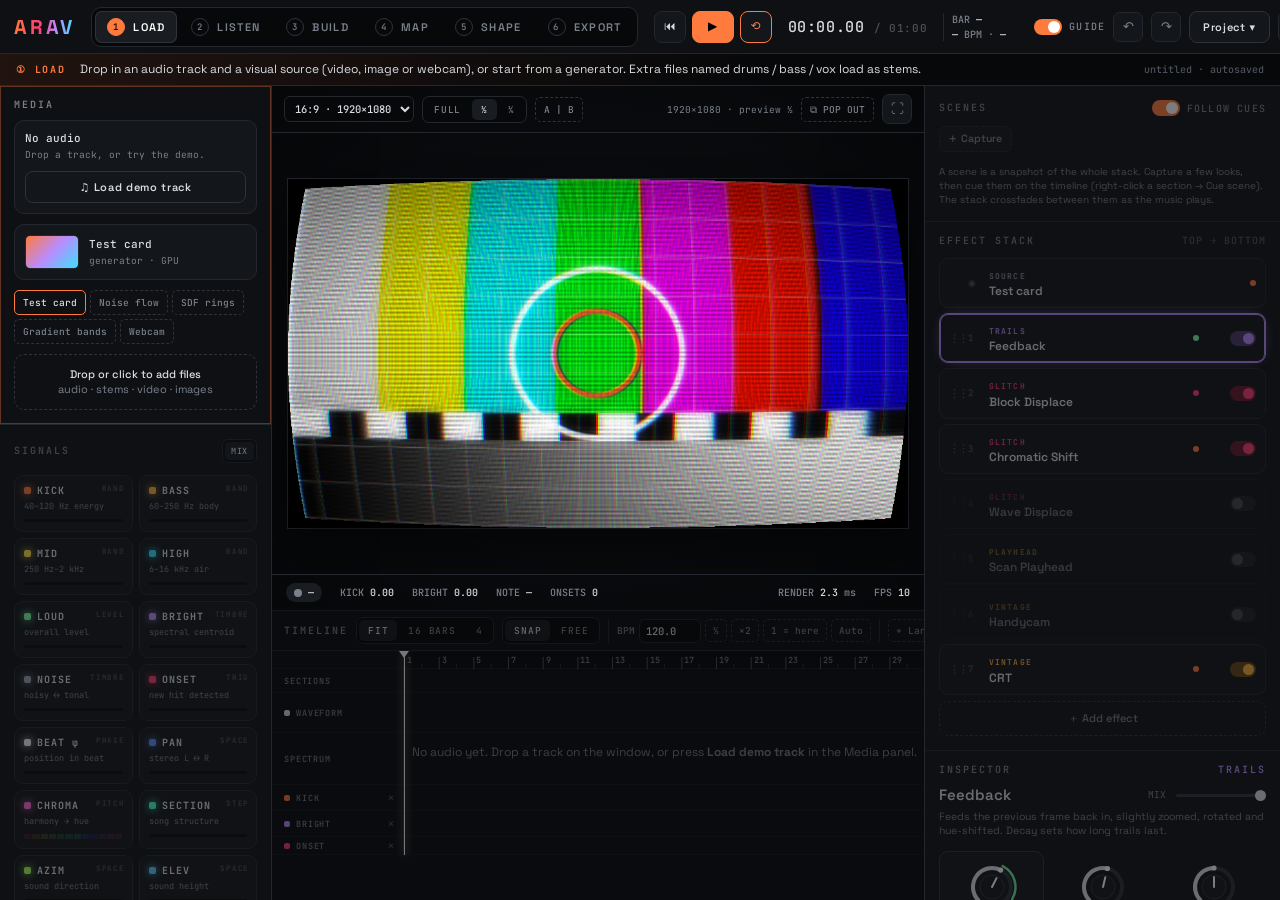
==== commit b73323dd: "Add Pop Out output window for a projector or second screen The output is copied frame by frame into " ====
--- a/index.html
+++ b/index.html
@@ -52,6 +52,7 @@
     <button class="gen" id="bLook" title="Look around inside the 360° sphere (drag to look, scroll to zoom). Preview only: renders stay equirectangular." style="display:none">◎ LOOK</button>
     <span class="spacer"></span>
     <span class="vinfo" id="vinfo"></span>
+    <button class="gen" id="bPop" title="Pop out the output into its own window, for a projector or external monitor. Double-click it there for full screen. (P)">⧉ POP OUT</button>
     <button class="ibtn" id="bFull" title="Fullscreen output (F)">⛶</button>
   </div>
   <div id="stage">
